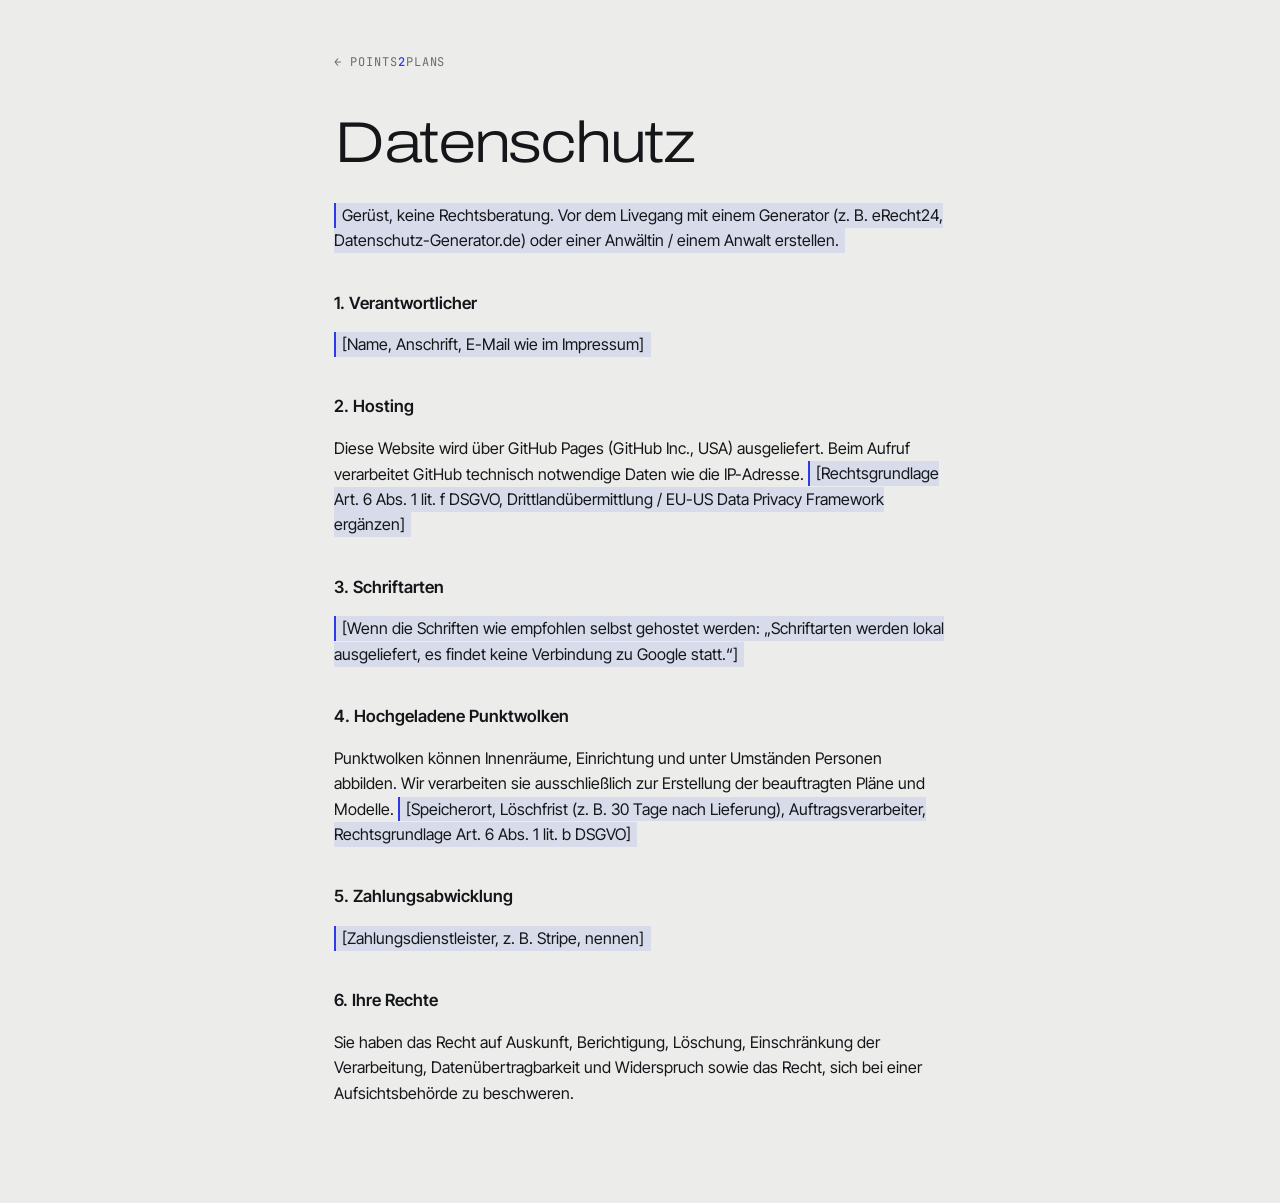
==== datenschutz.html @ 3900c66e "Erste Version der Website" ====
<!doctype html>
<html lang="de">
<head>
<meta charset="utf-8">
<meta name="viewport" content="width=device-width, initial-scale=1, viewport-fit=cover">
<title>Datenschutz · points2plans</title>
<meta name="robots" content="noindex">
<link rel="icon" href="favicon.svg" type="image/svg+xml">
<link rel="stylesheet" href="https://fonts.googleapis.com/css2?family=Archivo:wdth,wght@62..125,200..800&family=Inter+Tight:wght@400;500;600&family=JetBrains+Mono:wght@400;500&display=swap">
<link rel="stylesheet" href="legal.css">
</head>
<body>
<main>
  <a class="back" href="index.html">← points<b>2</b>plans</a>
  <h1>Datenschutz</h1>
  <p><span class="todo">Gerüst, keine Rechtsberatung. Vor dem Livegang mit einem Generator (z. B. eRecht24, Datenschutz-Generator.de) oder einer Anwältin / einem Anwalt erstellen.</span></p>

  <h2>1. Verantwortlicher</h2>
  <p><span class="todo">[Name, Anschrift, E-Mail wie im Impressum]</span></p>

  <h2>2. Hosting</h2>
  <p>Diese Website wird über GitHub Pages (GitHub Inc., USA) ausgeliefert. Beim Aufruf verarbeitet GitHub technisch notwendige Daten wie die IP-Adresse. <span class="todo">[Rechtsgrundlage Art. 6 Abs. 1 lit. f DSGVO, Drittlandübermittlung / EU-US Data Privacy Framework ergänzen]</span></p>

  <h2>3. Schriftarten</h2>
  <p><span class="todo">[Wenn die Schriften wie empfohlen selbst gehostet werden: „Schriftarten werden lokal ausgeliefert, es findet keine Verbindung zu Google statt.“]</span></p>

  <h2>4. Hochgeladene Punktwolken</h2>
  <p>Punktwolken können Innenräume, Einrichtung und unter Umständen Personen abbilden. Wir verarbeiten sie ausschließlich zur Erstellung der beauftragten Pläne und Modelle. <span class="todo">[Speicherort, Löschfrist (z. B. 30 Tage nach Lieferung), Auftragsverarbeiter, Rechtsgrundlage Art. 6 Abs. 1 lit. b DSGVO]</span></p>

  <h2>5. Zahlungsabwicklung</h2>
  <p><span class="todo">[Zahlungsdienstleister, z. B. Stripe, nennen]</span></p>

  <h2>6. Ihre Rechte</h2>
  <p>Sie haben das Recht auf Auskunft, Berichtigung, Löschung, Einschränkung der Verarbeitung, Datenübertragbarkeit und Widerspruch sowie das Recht, sich bei einer Aufsichtsbehörde zu beschweren.</p>
</main>
</body>
</html>
---- legal.css ----
:root{--paper:#ECEDEA;--ink:#14161A;--mute:#686C71;--rule:#CBCEC9;--accent:#2E3AE6}
@media (prefers-color-scheme:dark){:root{--paper:#111316;--ink:#E8E9E5;--mute:#8E9398;--rule:#2B2F35;--accent:#818AFF;color-scheme:dark}}
*{box-sizing:border-box}
body{margin:0;background:var(--paper);color:var(--ink);font:1rem/1.6 "Inter Tight","Helvetica Neue",Arial,sans-serif;
  padding-left:max(16px,env(safe-area-inset-left,0px));padding-right:max(16px,env(safe-area-inset-right,0px))}
main{max-width:68ch;margin:0 auto;padding-block:3rem 5rem}
a{color:inherit}
.back{font:.75rem "JetBrains Mono",ui-monospace,monospace;letter-spacing:.08em;text-transform:uppercase;color:var(--mute);text-decoration:none}
.back b{color:var(--accent);font-weight:500}
h1{font-family:"Archivo","Helvetica Neue",Arial,sans-serif;font-variation-settings:"wdth" 120;font-weight:300;font-size:clamp(2.2rem,6vw,3.6rem);letter-spacing:-.04em;line-height:1;margin:2.5rem 0 2rem}
h2{font-size:1.05rem;font-weight:600;margin:2.2rem 0 .5rem}
p,li{color:var(--ink)}
.todo{background:rgba(46,58,230,.1);border-left:2px solid var(--accent);padding:.15rem .4rem}
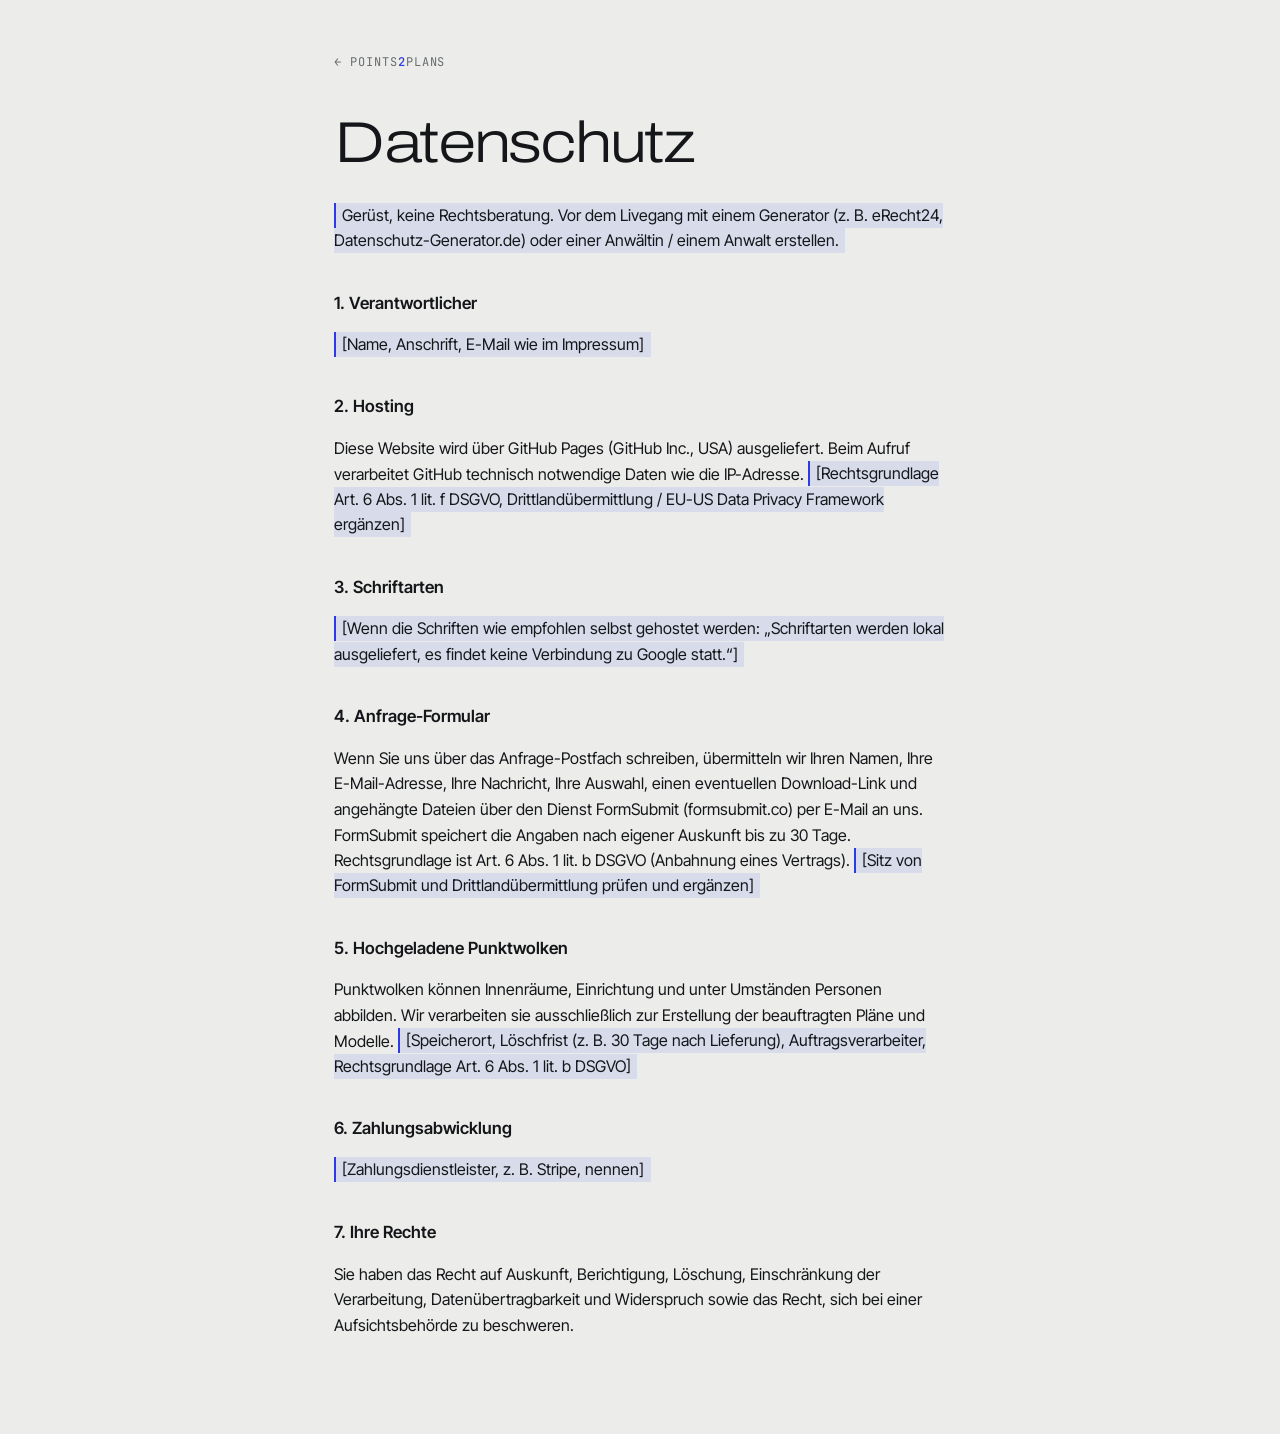
==== commit 893650c7: "Anfrage-Postfach statt Upload-Simulation" ====
--- a/datenschutz.html
+++ b/datenschutz.html
@@ -24,13 +24,16 @@
   <h2>3. Schriftarten</h2>
   <p><span class="todo">[Wenn die Schriften wie empfohlen selbst gehostet werden: „Schriftarten werden lokal ausgeliefert, es findet keine Verbindung zu Google statt.“]</span></p>
 
-  <h2>4. Hochgeladene Punktwolken</h2>
+  <h2>4. Anfrage-Formular</h2>
+  <p>Wenn Sie uns über das Anfrage-Postfach schreiben, übermitteln wir Ihren Namen, Ihre E-Mail-Adresse, Ihre Nachricht, Ihre Auswahl, einen eventuellen Download-Link und angehängte Dateien über den Dienst FormSubmit (formsubmit.co) per E-Mail an uns. FormSubmit speichert die Angaben nach eigener Auskunft bis zu 30 Tage. Rechtsgrundlage ist Art. 6 Abs. 1 lit. b DSGVO (Anbahnung eines Vertrags). <span class="todo">[Sitz von FormSubmit und Drittlandübermittlung prüfen und ergänzen]</span></p>
+
+  <h2>5. Hochgeladene Punktwolken</h2>
   <p>Punktwolken können Innenräume, Einrichtung und unter Umständen Personen abbilden. Wir verarbeiten sie ausschließlich zur Erstellung der beauftragten Pläne und Modelle. <span class="todo">[Speicherort, Löschfrist (z. B. 30 Tage nach Lieferung), Auftragsverarbeiter, Rechtsgrundlage Art. 6 Abs. 1 lit. b DSGVO]</span></p>
 
-  <h2>5. Zahlungsabwicklung</h2>
+  <h2>6. Zahlungsabwicklung</h2>
   <p><span class="todo">[Zahlungsdienstleister, z. B. Stripe, nennen]</span></p>
 
-  <h2>6. Ihre Rechte</h2>
+  <h2>7. Ihre Rechte</h2>
   <p>Sie haben das Recht auf Auskunft, Berichtigung, Löschung, Einschränkung der Verarbeitung, Datenübertragbarkeit und Widerspruch sowie das Recht, sich bei einer Aufsichtsbehörde zu beschweren.</p>
 </main>
 </body>
